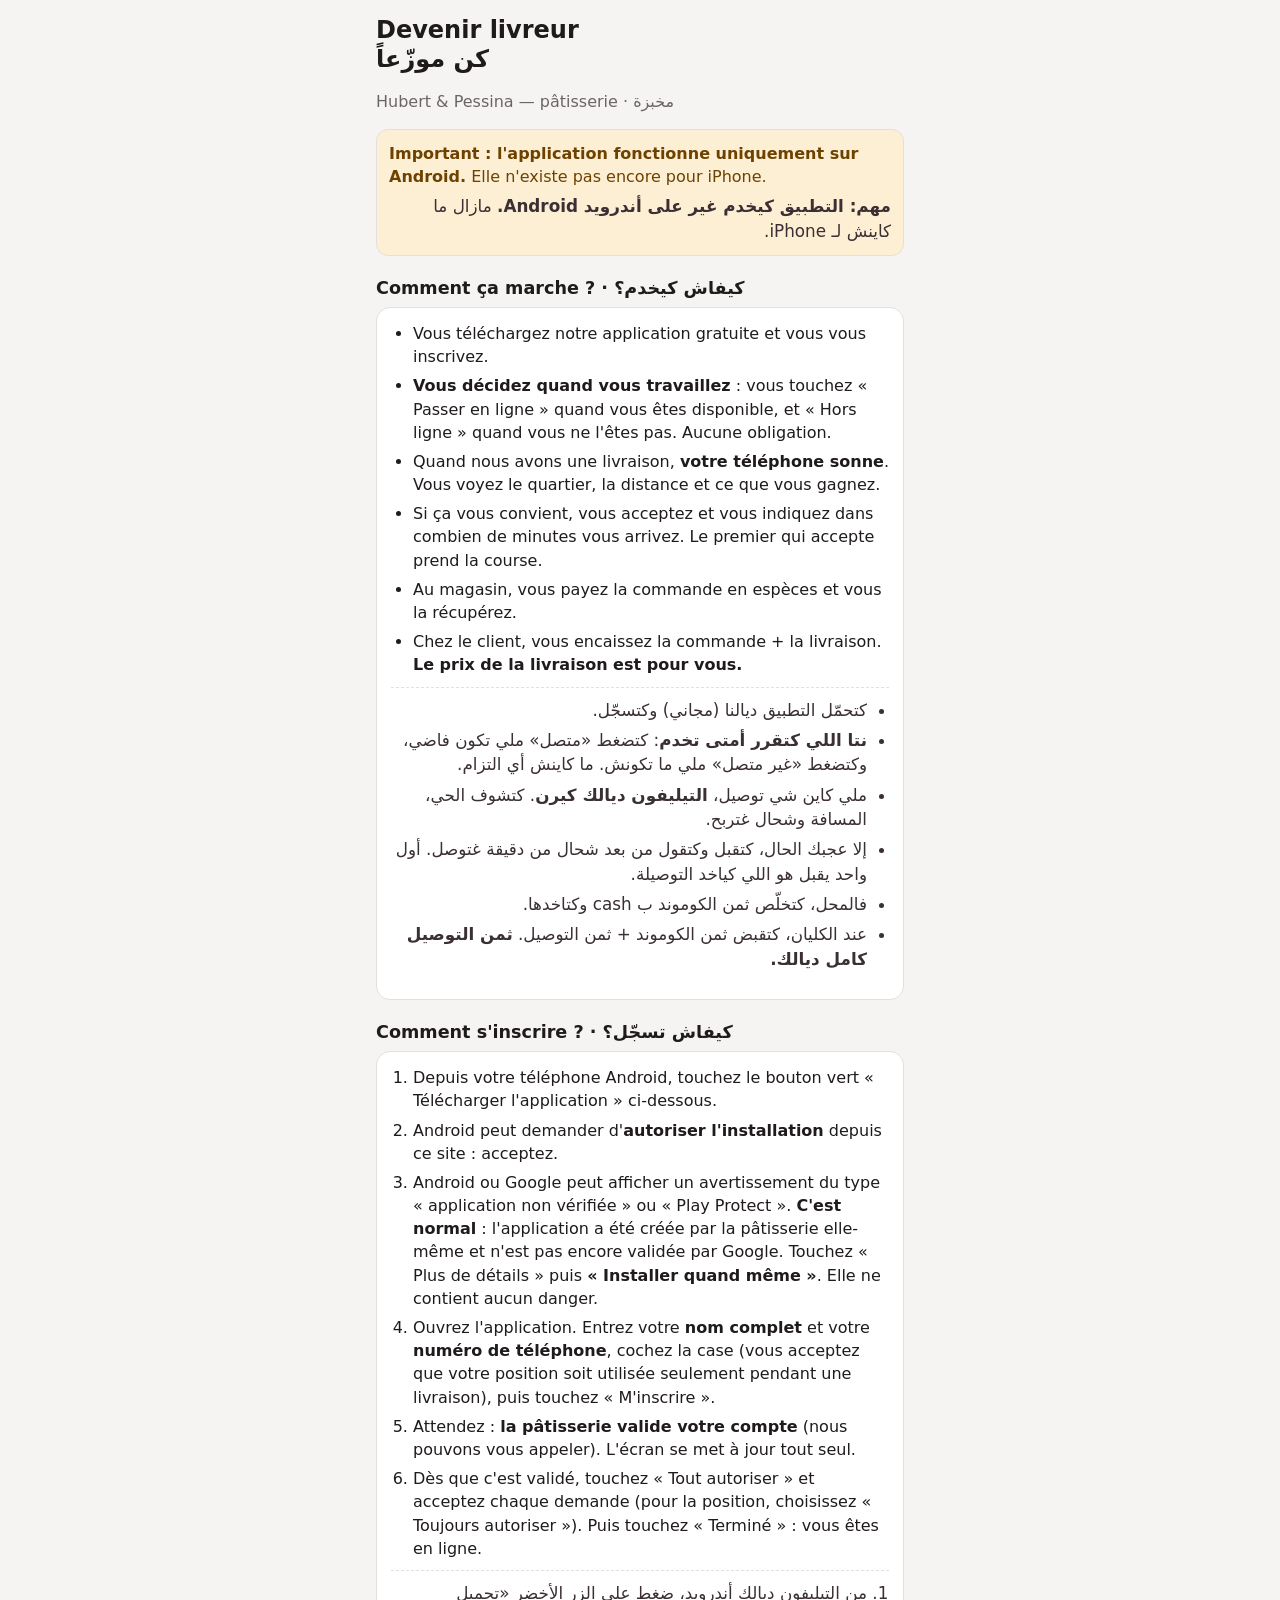
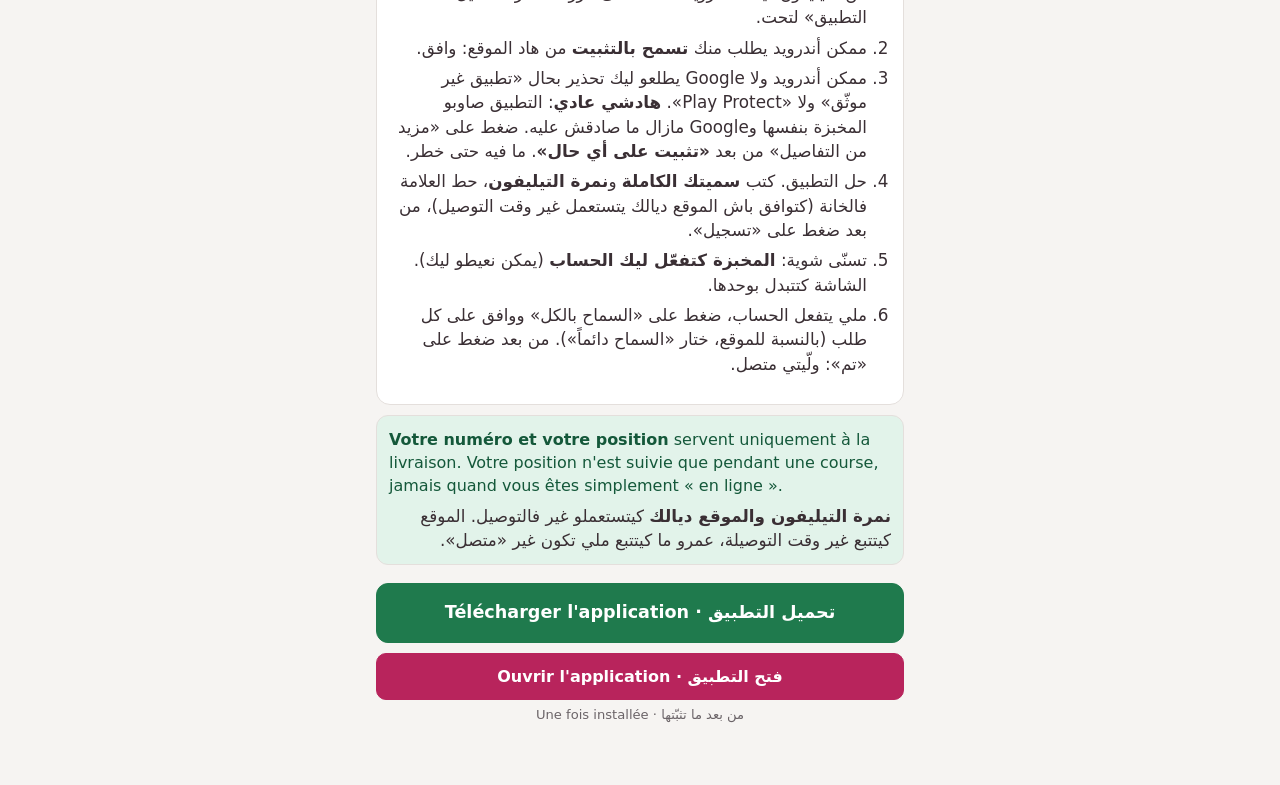
==== guide.html @ 2ea47ed2 "Page d'explications pour les candidats (français + darija), message à copier, inscription par lien p" ====
<!doctype html>
<html lang="fr" dir="ltr">
<head>
  <meta charset="utf-8">
  <meta name="viewport" content="width=device-width, initial-scale=1">
  <meta name="robots" content="noindex">
  <title>Devenir livreur — Hubert &amp; Pessina</title>
  <link rel="stylesheet" href="style.css">
  <style>
    .guide { max-width: 560px; margin: 0 auto; padding: 16px 16px 48px; }
    .guide h1 { font-size: 1.5rem; margin-bottom: 4px; }
    .guide h2 { font-size: 1.1rem; margin: 22px 0 8px; }
    .pair { margin-bottom: 14px; }
    .pair .fr { margin: 0 0 6px; }
    .pair .ar { margin: 0; direction: rtl; text-align: right; font-size: 1.05rem; color: #3a2f34; }
    .pair ol, .pair ul { margin: 0; padding-inline-start: 22px; }
    .pair .ar ol, .pair .ar ul { padding-inline-start: 0; padding-inline-end: 22px; }
    .pair li { margin-bottom: 6px; }
    .warn { background: var(--warn-bg); color: #6d4200; border-radius: 12px; padding: 12px; }
    .ok { background: var(--ok-bg); color: #14583a; border-radius: 12px; padding: 12px; }
    .cta { margin-top: 18px; }
    hr.sep { border: 0; border-top: 1px dashed var(--line); margin: 10px 0; }
  </style>
</head>
<body>
  <div class="guide">
    <h1>Devenir livreur<br><span dir="rtl">كن موزّعاً</span></h1>
    <p class="muted">Hubert &amp; Pessina — pâtisserie · <span dir="rtl">مخبزة</span></p>

    <div class="card warn">
      <div class="pair" style="margin:0">
        <p class="fr"><b>Important : l'application fonctionne uniquement sur Android.</b> Elle n'existe pas encore pour iPhone.</p>
        <p class="ar"><b>مهم: التطبيق كيخدم غير على أندرويد <bdi>Android</bdi>.</b> مازال ما كاينش لـ <bdi>iPhone</bdi>.</p>
      </div>
    </div>

    <h2>Comment ça marche ? · <span dir="rtl">كيفاش كيخدم؟</span></h2>
    <div class="card">
      <div class="pair">
        <ul class="fr">
          <li>Vous téléchargez notre application gratuite et vous vous inscrivez.</li>
          <li><b>Vous décidez quand vous travaillez</b> : vous touchez « Passer en ligne » quand vous êtes disponible, et « Hors ligne » quand vous ne l'êtes pas. Aucune obligation.</li>
          <li>Quand nous avons une livraison, <b>votre téléphone sonne</b>. Vous voyez le quartier, la distance et ce que vous gagnez.</li>
          <li>Si ça vous convient, vous acceptez et vous indiquez dans combien de minutes vous arrivez. Le premier qui accepte prend la course.</li>
          <li>Au magasin, vous payez la commande en espèces et vous la récupérez.</li>
          <li>Chez le client, vous encaissez la commande + la livraison. <b>Le prix de la livraison est pour vous.</b></li>
        </ul>
        <hr class="sep">
        <ul class="ar">
          <li>كتحمّل التطبيق ديالنا (مجاني) وكتسجّل.</li>
          <li><b>نتا اللي كتقرر أمتى تخدم</b>: كتضغط «متصل» ملي تكون فاضي، وكتضغط «غير متصل» ملي ما تكونش. ما كاينش أي التزام.</li>
          <li>ملي كاين شي توصيل، <b>التيليفون ديالك كيرن</b>. كتشوف الحي، المسافة وشحال غتربح.</li>
          <li>إلا عجبك الحال، كتقبل وكتقول من بعد شحال من دقيقة غتوصل. أول واحد يقبل هو اللي كياخد التوصيلة.</li>
          <li>فالمحل، كتخلّص ثمن الكوموند ب cash وكتاخدها.</li>
          <li>عند الكليان، كتقبض ثمن الكوموند + ثمن التوصيل. <b>ثمن التوصيل كامل ديالك.</b></li>
        </ul>
      </div>
    </div>

    <h2>Comment s'inscrire ? · <span dir="rtl">كيفاش تسجّل؟</span></h2>
    <div class="card">
      <div class="pair">
        <ol class="fr">
          <li>Depuis votre téléphone Android, touchez le bouton vert « Télécharger l'application » ci-dessous.</li>
          <li>Android peut demander d'<b>autoriser l'installation</b> depuis ce site : acceptez.</li>
          <li>Android ou Google peut afficher un avertissement du type « application non vérifiée » ou « Play Protect ». <b>C'est normal</b> : l'application a été créée par la pâtisserie elle-même et n'est pas encore validée par Google. Touchez « Plus de détails » puis <b>« Installer quand même »</b>. Elle ne contient aucun danger.</li>
          <li>Ouvrez l'application. Entrez votre <b>nom complet</b> et votre <b>numéro de téléphone</b>, cochez la case (vous acceptez que votre position soit utilisée seulement pendant une livraison), puis touchez « M'inscrire ».</li>
          <li>Attendez : <b>la pâtisserie valide votre compte</b> (nous pouvons vous appeler). L'écran se met à jour tout seul.</li>
          <li>Dès que c'est validé, touchez « Tout autoriser » et acceptez chaque demande (pour la position, choisissez « Toujours autoriser »). Puis touchez « Terminé » : vous êtes en ligne.</li>
        </ol>
        <hr class="sep">
        <ol class="ar">
          <li>من التيليفون ديالك أندرويد، ضغط على الزر الأخضر «تحميل التطبيق» لتحت.</li>
          <li>ممكن أندرويد يطلب منك <b>تسمح بالتثبيت</b> من هاد الموقع: وافق.</li>
          <li>ممكن أندرويد ولا Google يطلعو ليك تحذير بحال «تطبيق غير موثّق» ولا «Play Protect». <b>هادشي عادي</b>: التطبيق صاوبو المخبزة بنفسها وGoogle مازال ما صادقش عليه. ضغط على «مزيد من التفاصيل» من بعد <b>«تثبيت على أي حال»</b>. ما فيه حتى خطر.</li>
          <li>حل التطبيق. كتب <b>سميتك الكاملة</b> و<b>نمرة التيليفون</b>، حط العلامة فالخانة (كتوافق باش الموقع ديالك يتستعمل غير وقت التوصيل)، من بعد ضغط على «تسجيل».</li>
          <li>تسنّى شوية: <b>المخبزة كتفعّل ليك الحساب</b> (يمكن نعيطو ليك). الشاشة كتتبدل بوحدها.</li>
          <li>ملي يتفعل الحساب، ضغط على «السماح بالكل» ووافق على كل طلب (بالنسبة للموقع، ختار «السماح دائماً»). من بعد ضغط على «تم»: ولّيتي متصل.</li>
        </ol>
      </div>
    </div>

    <div class="card ok">
      <div class="pair" style="margin:0">
        <p class="fr"><b>Votre numéro et votre position</b> servent uniquement à la livraison. Votre position n'est suivie que pendant une course, jamais quand vous êtes simplement « en ligne ».</p>
        <p class="ar"><b>نمرة التيليفون والموقع ديالك</b> كيتستعملو غير فالتوصيل. الموقع كيتتبع غير وقت التوصيلة، عمرو ما كيتتبع ملي تكون غير «متصل».</p>
      </div>
    </div>

    <div class="cta">
      <a class="btn ok block" id="dl" style="font-size:1.1rem;padding:16px">Télécharger l'application · تحميل التطبيق</a>
      <a class="btn primary block" id="open" style="margin-top:10px">Ouvrir l'application · فتح التطبيق</a>
      <p class="hint" style="text-align:center">Une fois installée · من بعد ما تثبّتها</p>
    </div>
  </div>
  <script src="config.js"></script>
  <script>
    const cfg = window.APP_CONFIG || {}
    document.getElementById('dl').href = cfg.APK_URL || '#'
    document.getElementById('open').href = 'hpdispatch://join?t=PUBLIC'
  </script>
</body>
</html>
---- style.css ----
:root {
  --bg: #f6f4f2;
  --card: #ffffff;
  --text: #1f1a1c;
  --muted: #6b6468;
  --line: #e4dfdc;
  --brand: #b8245c;
  --brand-ink: #ffffff;
  --ok: #1f7a4d;
  --ok-bg: #e2f3ea;
  --warn: #9a5b00;
  --warn-bg: #fdefd3;
  --bad: #b3261e;
  --bad-bg: #fbe4e2;
  --info: #1c5fa8;
  --info-bg: #e1edfa;
  --idle-bg: #ece8e6;
  --radius: 14px;
}
* { box-sizing: border-box; }
html, body { margin: 0; }
body {
  background: var(--bg);
  color: var(--text);
  font: 16px/1.45 system-ui, -apple-system, "Segoe UI", Roboto, "Noto Sans Arabic", sans-serif;
  -webkit-text-size-adjust: 100%;
}
h1, h2, h3 { margin: 0; line-height: 1.2; }
h1 { font-size: 1.35rem; }
h2 { font-size: 1.1rem; }
h3 { font-size: .8rem; text-transform: uppercase; letter-spacing: .04em; color: var(--muted); margin: 20px 0 8px; }
[dir="rtl"] h3 { letter-spacing: 0; font-size: .9rem; }
a { color: var(--brand); }
.muted { color: var(--muted); }
.small { font-size: .875rem; }
.num { font-variant-numeric: tabular-nums; direction: ltr; unicode-bidi: isolate; }

/* Structure */
.shell { max-width: 760px; margin: 0 auto; padding: 16px 16px 96px; }
.topbar { display: flex; align-items: center; justify-content: space-between; gap: 12px; margin-bottom: 14px; }
.nav {
  position: fixed; inset-inline: 0; bottom: 0; z-index: 20;
  display: flex; background: var(--card); border-top: 1px solid var(--line);
  padding-bottom: env(safe-area-inset-bottom);
}
.nav button {
  flex: 1; border: 0; background: none; padding: 10px 2px 9px; font: inherit; font-size: .72rem;
  color: var(--muted); display: flex; flex-direction: column; align-items: center; gap: 3px; cursor: pointer; min-width: 0;
}
.nav button svg { width: 24px; height: 24px; }
.nav button.on { color: var(--brand); font-weight: 600; }
.nav .badge {
  position: absolute; margin-inline-start: 22px; margin-top: -4px; background: var(--bad); color: #fff;
  border-radius: 10px; font-size: .68rem; min-width: 18px; height: 18px; line-height: 18px; padding: 0 5px;
}
.banner { background: var(--info-bg); color: var(--info); padding: 8px 16px; font-size: .85rem; text-align: center; }

/* Cartes */
.card { background: var(--card); border: 1px solid var(--line); border-radius: var(--radius); padding: 14px; margin-bottom: 10px; }
button.card { display: block; width: 100%; text-align: start; font: inherit; color: inherit; cursor: pointer; }
button.card:active { background: #faf8f7; }
.row { display: flex; align-items: center; justify-content: space-between; gap: 10px; }
.row > .grow { flex: 1; min-width: 0; }
.title { font-weight: 600; overflow-wrap: anywhere; }
.empty { text-align: center; color: var(--muted); padding: 36px 12px; }

.chip { display: inline-block; padding: 3px 10px; border-radius: 999px; font-size: .78rem; font-weight: 600; white-space: nowrap; background: var(--idle-bg); color: var(--muted); }
.chip.broadcast, .chip.pending { background: var(--warn-bg); color: var(--warn); }
.chip.accepted, .chip.at_shop, .chip.picked_up { background: var(--info-bg); color: var(--info); }
.chip.delivered, .chip.active { background: var(--ok-bg); color: var(--ok); }
.chip.cancelled, .chip.blocked, .chip.rejected, .chip.late { background: var(--bad-bg); color: var(--bad); }
.dot { display: inline-block; width: 9px; height: 9px; border-radius: 50%; background: #b9b2b5; margin-inline-end: 6px; }
.dot.on { background: var(--ok); }
.dot.busy { background: var(--info); }

.alert { border-color: var(--bad); background: var(--bad-bg); }
.alert.warn { border-color: #e2b25a; background: var(--warn-bg); }
.alert > .title { color: var(--bad); }
.alert.warn > .title { color: var(--warn); }

/* Boutons */
.btn {
  appearance: none; border: 1px solid var(--line); background: var(--card); color: var(--text);
  border-radius: 10px; padding: 11px 14px; font: inherit; font-weight: 600; cursor: pointer; min-height: 44px;
  text-align: center; text-decoration: none; display: inline-block;
}
.btn.primary { background: var(--brand); border-color: var(--brand); color: var(--brand-ink); }
.btn.ok { background: var(--ok); border-color: var(--ok); color: #fff; }
.btn.danger { color: var(--bad); border-color: #e7b9b5; }
.btn.block { display: block; width: 100%; }
.btn:disabled { opacity: .5; cursor: default; }
.btns { display: flex; flex-wrap: wrap; gap: 8px; margin-top: 10px; }
.btns .btn { flex: 1 1 auto; }
.fab {
  position: fixed; inset-inline-end: 16px; bottom: calc(76px + env(safe-area-inset-bottom)); z-index: 15;
  background: var(--brand); color: #fff; border: 0; border-radius: 999px; padding: 14px 20px; font: inherit; font-weight: 700;
  box-shadow: 0 6px 18px rgba(184, 36, 92, .35); cursor: pointer;
}
.choice { display: grid; grid-template-columns: 1fr 1fr; gap: 8px; margin-top: 10px; }
.choice .btn { display: flex; flex-direction: column; gap: 2px; align-items: center; }
.choice .btn small { font-weight: 400; color: var(--muted); }

/* Formulaires */
label { display: block; font-size: .875rem; font-weight: 600; margin: 14px 0 5px; }
input, textarea, select {
  width: 100%; border: 1px solid #cfc8c5; border-radius: 10px; padding: 11px 12px; font: inherit; background: #fff; color: var(--text);
}
input:focus, textarea:focus, select:focus, .btn:focus-visible { outline: 2px solid var(--brand); outline-offset: 1px; }
input[type="checkbox"] { width: 22px; height: 22px; margin: 0; flex: none; }
.check { display: flex; align-items: center; gap: 10px; margin-top: 14px; font-weight: 600; font-size: .95rem; }
.grid2 { display: grid; grid-template-columns: 1fr 1fr; gap: 0 12px; }
.hint { font-size: .82rem; color: var(--muted); margin-top: 5px; }
.hint.ok { color: var(--ok); }
.hint.bad { color: var(--bad); }
.map { height: 240px; border-radius: 12px; border: 1px solid var(--line); margin-top: 8px; z-index: 0; }
.summary { background: var(--info-bg); border-radius: 12px; padding: 12px; margin-top: 16px; }

/* Montants */
.kv { display: flex; justify-content: space-between; gap: 12px; padding: 6px 0; border-bottom: 1px dashed var(--line); }
.kv:last-child { border-bottom: 0; }
.kv b { white-space: nowrap; }
.kv.strong { font-weight: 700; }

/* Fenêtre de détail */
.modal { position: fixed; inset: 0; z-index: 30; background: rgba(30, 20, 25, .45); display: flex; align-items: flex-end; justify-content: center; }
.sheet {
  background: var(--bg); width: 100%; max-width: 620px; max-height: 92vh; overflow: auto;
  border-radius: 18px 18px 0 0; padding: 16px 16px calc(24px + env(safe-area-inset-bottom));
}
@media (min-width: 700px) {
  .modal { align-items: center; }
  .sheet { border-radius: 18px; }
}
.timeline { list-style: none; margin: 0; padding: 0; }
.timeline li { display: flex; gap: 10px; padding: 5px 0; font-size: .92rem; }
.timeline time { color: var(--muted); flex: none; min-width: 46px; }

.stats { display: grid; grid-template-columns: repeat(auto-fit, minmax(92px, 1fr)); gap: 8px; }
.stat { background: var(--card); border: 1px solid var(--line); border-radius: 12px; padding: 10px; text-align: center; }
.stat b { display: block; font-size: 1.25rem; }
.stat span { font-size: .78rem; color: var(--muted); }
.stars { display: flex; gap: 4px; direction: ltr; justify-content: center; }
.stars button { border: 0; background: none; font-size: 2rem; line-height: 1; color: #cfc8c5; cursor: pointer; padding: 4px; }
.stars button.on { color: #e0a100; }

.tablewrap { overflow-x: auto; }
table { width: 100%; border-collapse: collapse; font-size: .92rem; }
th, td { text-align: start; padding: 8px 6px; border-bottom: 1px solid var(--line); }
td.n, th.n { text-align: end; white-space: nowrap; }

.qr { text-align: center; }
.qr svg { width: min(280px, 80vw); height: auto; background: #fff; border-radius: 12px; }
.qr .code { font-size: 1.6rem; letter-spacing: .18em; font-weight: 700; direction: ltr; }

.login { max-width: 400px; margin: 8vh auto 0; padding: 16px; }
.login h1 { text-align: center; margin-bottom: 18px; }
.langs { display: flex; justify-content: center; gap: 8px; margin-bottom: 18px; }
.langs button { border: 1px solid var(--line); background: var(--card); border-radius: 999px; padding: 6px 14px; font: inherit; cursor: pointer; }
.langs button.on { border-color: var(--brand); color: var(--brand); font-weight: 600; }
.linkbtn { border: 0; background: none; color: var(--brand); font: inherit; text-decoration: underline; cursor: pointer; padding: 10px 0; }

#toast {
  position: fixed; inset-inline: 16px; bottom: calc(88px + env(safe-area-inset-bottom)); z-index: 50;
  margin: 0 auto; max-width: 480px; background: #1f1a1c; color: #fff; padding: 12px 16px; border-radius: 12px;
  opacity: 0; pointer-events: none; transition: opacity .2s; text-align: center;
}
#toast.show { opacity: 1; }
@media (prefers-reduced-motion: reduce) { #toast { transition: none; } }
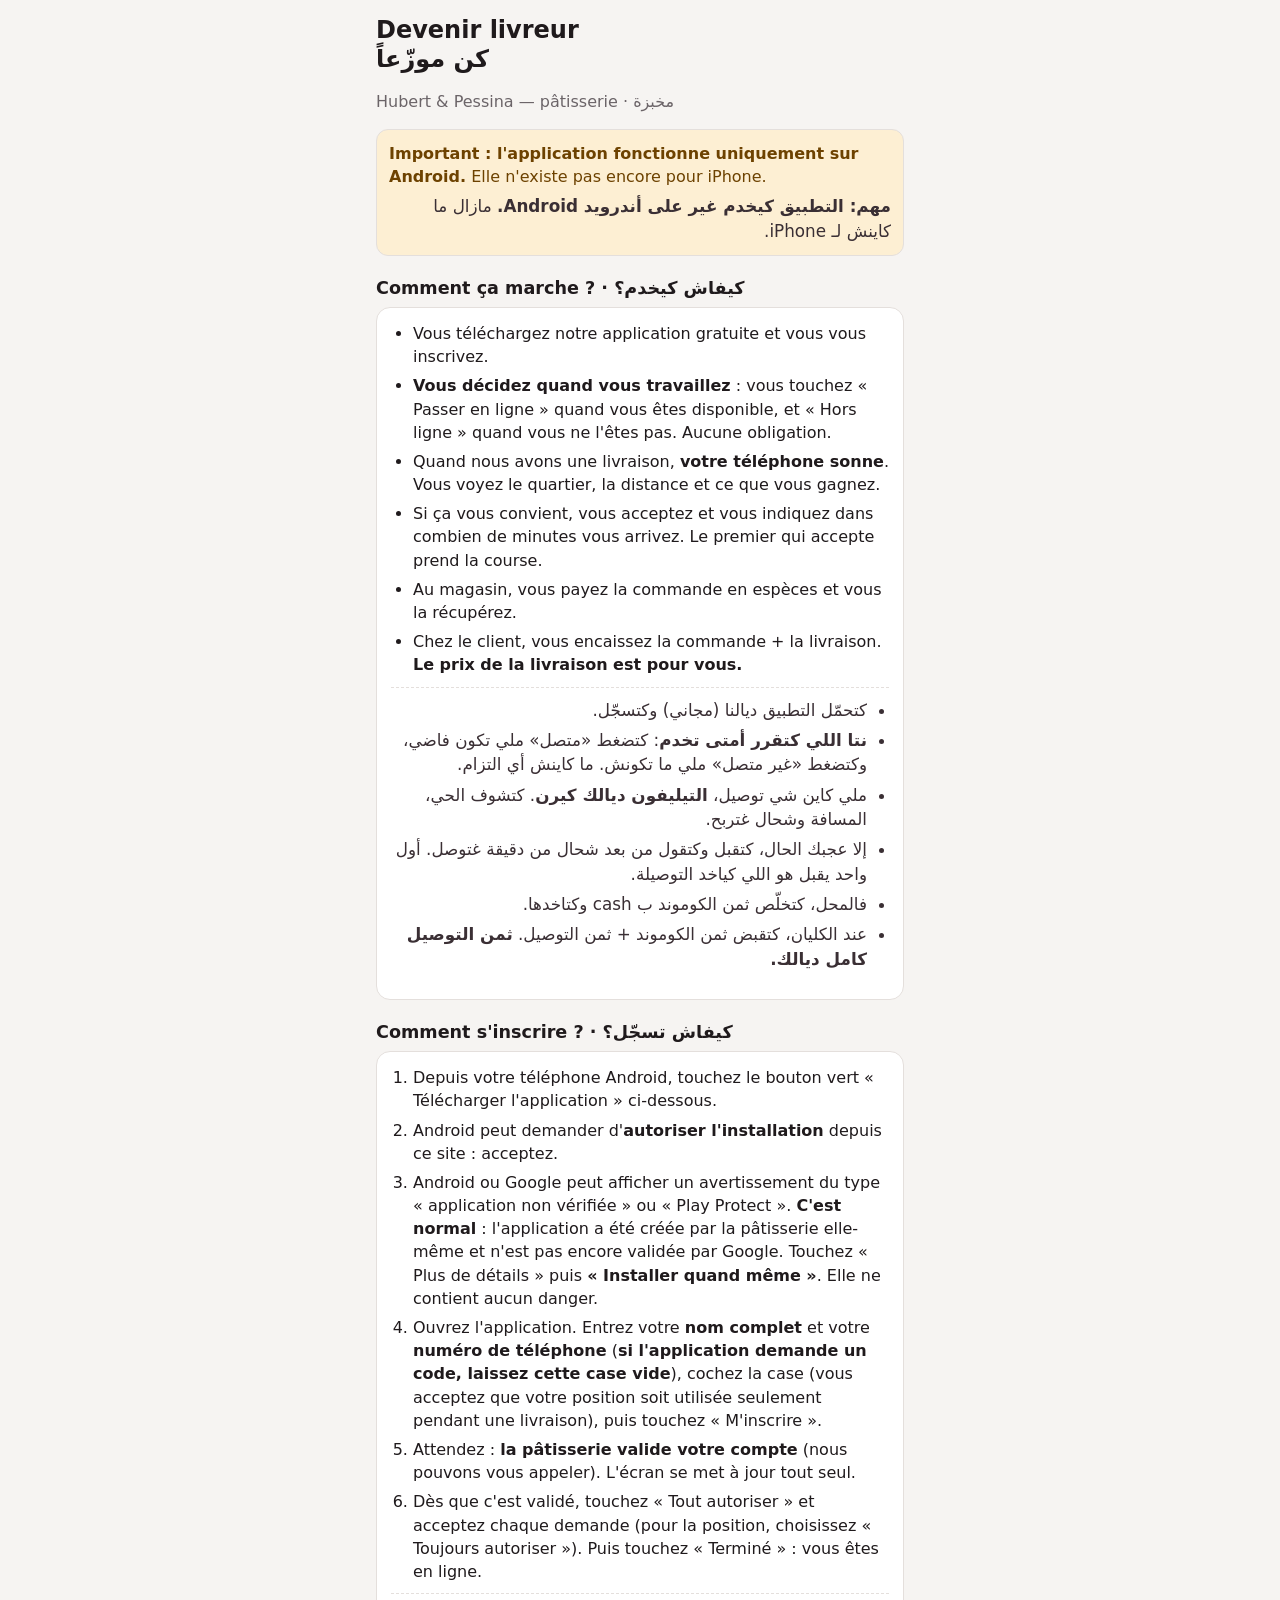
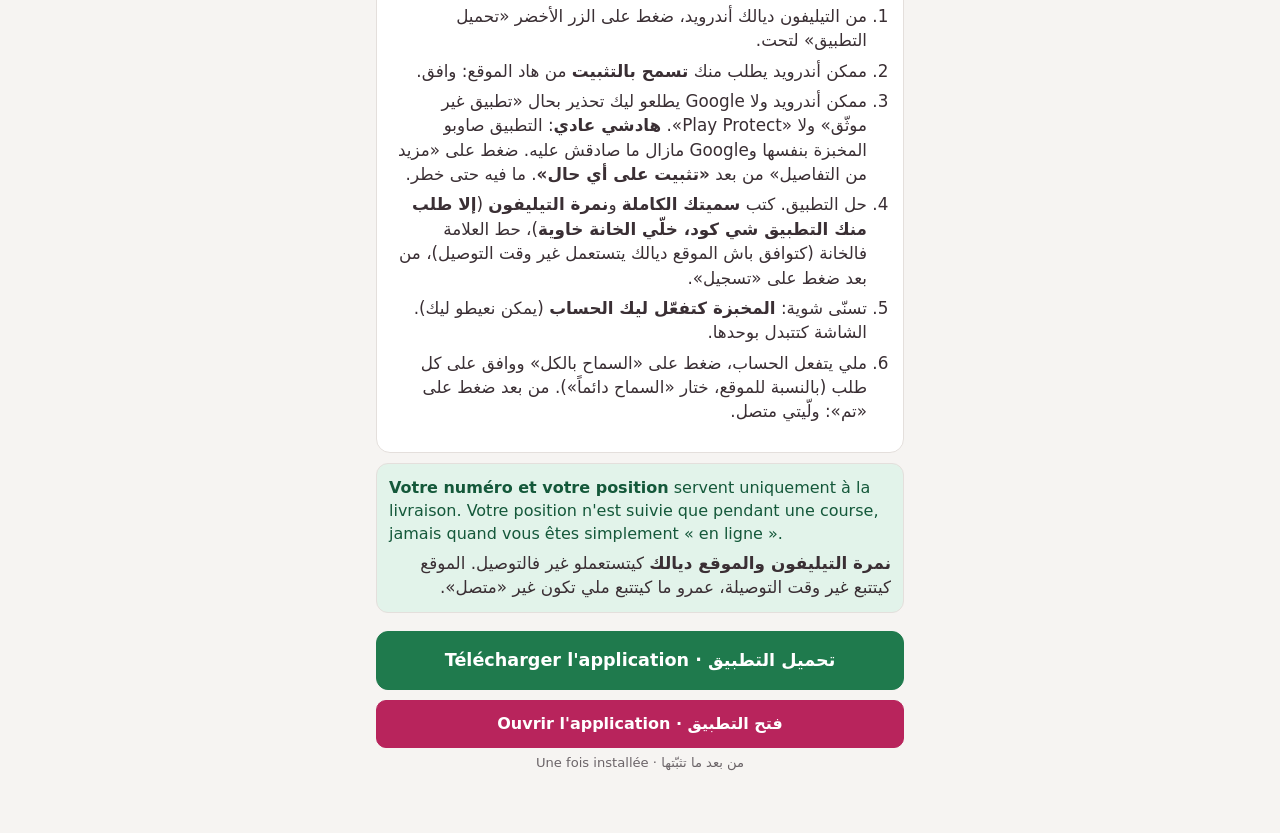
==== commit e1f08564: "Inscription publique : le code laissé vide est accepté, guide précisé Co-Authored-By: Claude Sonnet " ====
--- a/guide.html
+++ b/guide.html
@@ -64,7 +64,7 @@
           <li>Depuis votre téléphone Android, touchez le bouton vert « Télécharger l'application » ci-dessous.</li>
           <li>Android peut demander d'<b>autoriser l'installation</b> depuis ce site : acceptez.</li>
           <li>Android ou Google peut afficher un avertissement du type « application non vérifiée » ou « Play Protect ». <b>C'est normal</b> : l'application a été créée par la pâtisserie elle-même et n'est pas encore validée par Google. Touchez « Plus de détails » puis <b>« Installer quand même »</b>. Elle ne contient aucun danger.</li>
-          <li>Ouvrez l'application. Entrez votre <b>nom complet</b> et votre <b>numéro de téléphone</b>, cochez la case (vous acceptez que votre position soit utilisée seulement pendant une livraison), puis touchez « M'inscrire ».</li>
+          <li>Ouvrez l'application. Entrez votre <b>nom complet</b> et votre <b>numéro de téléphone</b> (<b>si l'application demande un code, laissez cette case vide</b>), cochez la case (vous acceptez que votre position soit utilisée seulement pendant une livraison), puis touchez « M'inscrire ».</li>
           <li>Attendez : <b>la pâtisserie valide votre compte</b> (nous pouvons vous appeler). L'écran se met à jour tout seul.</li>
           <li>Dès que c'est validé, touchez « Tout autoriser » et acceptez chaque demande (pour la position, choisissez « Toujours autoriser »). Puis touchez « Terminé » : vous êtes en ligne.</li>
         </ol>
@@ -73,7 +73,7 @@
           <li>من التيليفون ديالك أندرويد، ضغط على الزر الأخضر «تحميل التطبيق» لتحت.</li>
           <li>ممكن أندرويد يطلب منك <b>تسمح بالتثبيت</b> من هاد الموقع: وافق.</li>
           <li>ممكن أندرويد ولا Google يطلعو ليك تحذير بحال «تطبيق غير موثّق» ولا «Play Protect». <b>هادشي عادي</b>: التطبيق صاوبو المخبزة بنفسها وGoogle مازال ما صادقش عليه. ضغط على «مزيد من التفاصيل» من بعد <b>«تثبيت على أي حال»</b>. ما فيه حتى خطر.</li>
-          <li>حل التطبيق. كتب <b>سميتك الكاملة</b> و<b>نمرة التيليفون</b>، حط العلامة فالخانة (كتوافق باش الموقع ديالك يتستعمل غير وقت التوصيل)، من بعد ضغط على «تسجيل».</li>
+          <li>حل التطبيق. كتب <b>سميتك الكاملة</b> و<b>نمرة التيليفون</b> (<b>إلا طلب منك التطبيق شي كود، خلّي الخانة خاوية</b>)، حط العلامة فالخانة (كتوافق باش الموقع ديالك يتستعمل غير وقت التوصيل)، من بعد ضغط على «تسجيل».</li>
           <li>تسنّى شوية: <b>المخبزة كتفعّل ليك الحساب</b> (يمكن نعيطو ليك). الشاشة كتتبدل بوحدها.</li>
           <li>ملي يتفعل الحساب، ضغط على «السماح بالكل» ووافق على كل طلب (بالنسبة للموقع، ختار «السماح دائماً»). من بعد ضغط على «تم»: ولّيتي متصل.</li>
         </ol>
